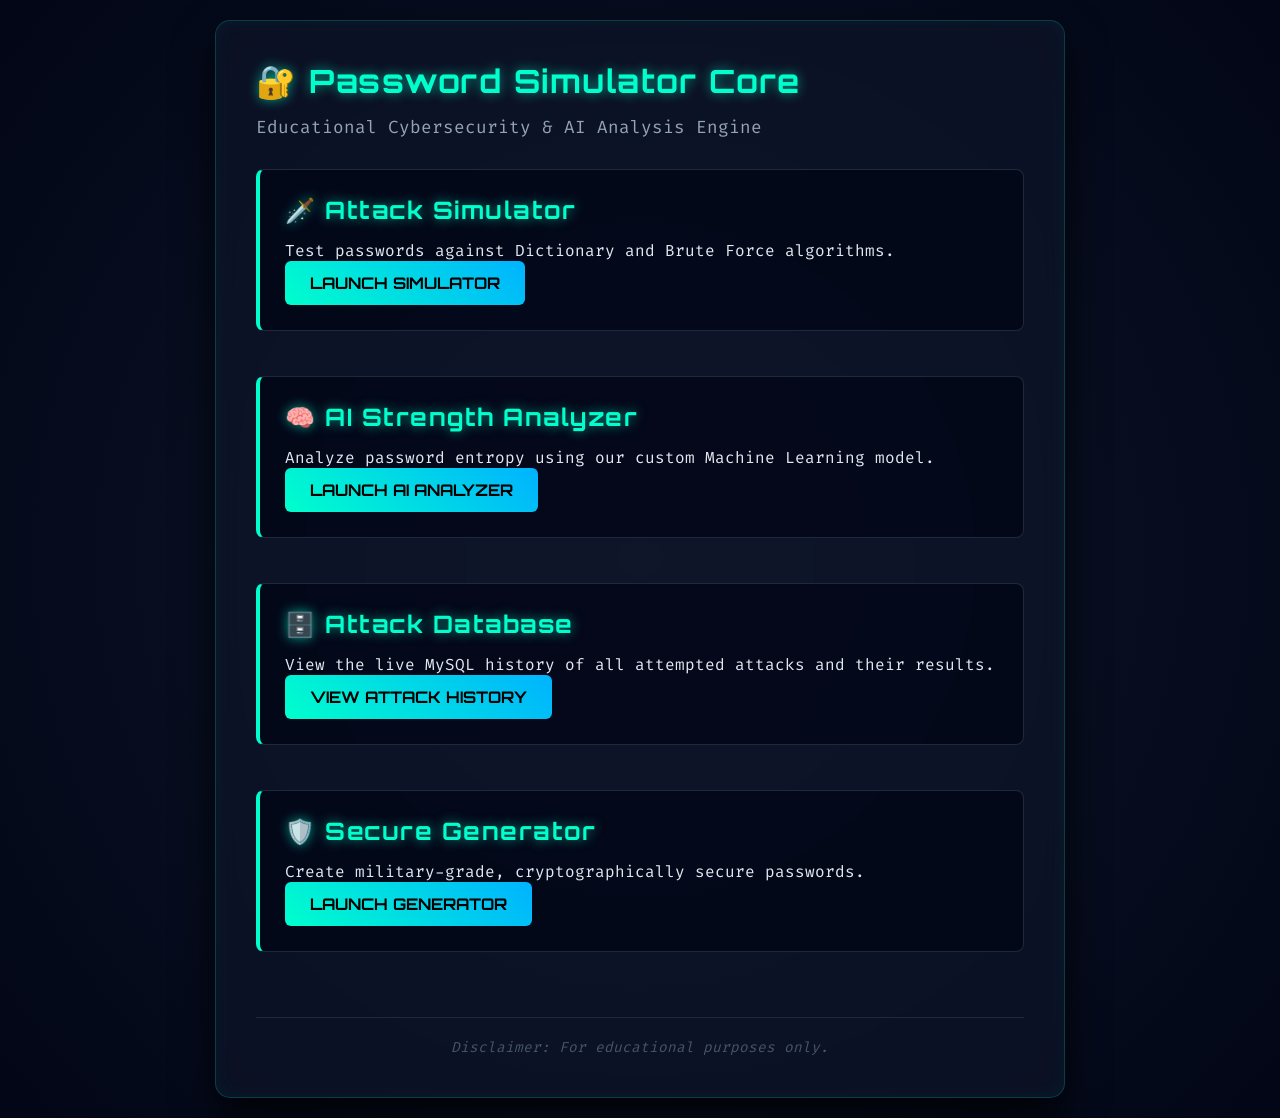
==== frontend/index.html @ f3d0e27d "Initial commit - Password Simulator Core" ====
<!DOCTYPE html>
<html lang="en">
<head>
    <meta charset="UTF-8">
    <meta name="viewport" content="width=device-width, initial-scale=1.0">
    <title>Password Simulator</title>
    
    <link href="https://fonts.googleapis.com/css2?family=Fira+Code:wght@400;700&family=Orbitron:wght@500;700&display=swap" rel="stylesheet">
    <link rel="stylesheet" href="style.css">
</head>
<body>
    <div class="container main-menu">
        <h1>🔐 Password Simulator Core</h1>
        <p class="subtitle">Educational Cybersecurity & AI Analysis Engine</p>
        
        <div class="menu-grid">
            <div class="menu-card">
                <h2>🗡️ Attack Simulator</h2>
                <p>Test passwords against Dictionary and Brute Force algorithms.</p>
                <a href="attack.html" class="btn">Launch Simulator</a>
            </div>

            <div class="menu-card">
                <h2>🧠 AI Strength Analyzer</h2>
                <p>Analyze password entropy using our custom Machine Learning model.</p>
                <a href="strength.html" class="btn">Launch AI Analyzer</a>
            </div>

            <div class="menu-card">
                <h2>🗄️ Attack Database</h2>
                <p>View the live MySQL history of all attempted attacks and their results.</p>
                <a href="history.html" class="btn">View Attack History</a>
            </div>

            <div class="menu-card">
                <h2>🛡️ Secure Generator</h2>
                <p>Create military-grade, cryptographically secure passwords.</p>
                <a href="generator.html" class="btn">Launch Generator</a>
            </div>

        </div>

        <div class="footer">
            <p><em>Disclaimer: For educational purposes only.</em></p>
        </div>
    </div>
</body>
</html>
---- frontend/style.css ----
/* --- ADVANCED CYBER THEME --- */
* {
    box-sizing: border-box;
    margin: 0;
    padding: 0;
}

body {
    /* Deep dark radial gradient background */
    background: radial-gradient(circle at center, #0f172a 0%, #020617 100%);
    color: #e2e8f0;
    font-family: 'Fira Code', monospace; /* Hacker font for regular text */
    min-height: 100vh;
    display: flex;
    justify-content: center;
    align-items: center;
    padding: 20px;
}

h1, h2, h3 {
    font-family: 'Orbitron', sans-serif; /* Sci-fi font for headers */
    color: #00ffcc; /* Neon Cyan */
    text-shadow: 0 0 12px rgba(0, 255, 204, 0.6);
    letter-spacing: 1.5px;
    margin-bottom: 15px;
}

/* --- GLASSMORPHISM CONTAINERS --- */
.container {
    background: rgba(15, 23, 42, 0.6);
    backdrop-filter: blur(12px); /* Frosted glass effect */
    border: 1px solid rgba(0, 255, 204, 0.2);
    border-radius: 15px;
    padding: 40px;
    max-width: 850px;
    width: 100%;
    box-shadow: 0 20px 40px rgba(0, 0, 0, 0.8), inset 0 0 20px rgba(0, 255, 204, 0.05);
}

.attack-box, .menu-card {
    background: rgba(2, 6, 23, 0.8);
    border: 1px solid #1e293b;
    border-left: 4px solid #00ffcc; /* Cool accent line */
    border-radius: 8px;
    padding: 25px;
    margin-bottom: 25px;
    transition: all 0.3s ease;
}

/* Hover Animations */
.attack-box:hover, .menu-card:hover {
    transform: translateY(-5px) scale(1.01);
    border-color: #00ffcc;
    box-shadow: 0 10px 25px rgba(0, 255, 204, 0.15);
}

.menu-grid {
    display: flex;
    flex-direction: column;
    gap: 20px;
    margin-top: 30px;
}

.subtitle {
    color: #94a3b8;
    font-size: 1.1rem;
    margin-bottom: 30px;
}

/* --- GLOWING INPUTS & BUTTONS --- */
input[type="text"] {
    width: 100%;
    padding: 15px;
    margin: 15px 0;
    background: #000000;
    border: 1px solid #334155;
    color: #00ffcc;
    border-radius: 6px;
    font-size: 16px;
    font-family: 'Fira Code', monospace;
    outline: none;
    transition: 0.3s;
}

input[type="text"]:focus {
    border-color: #00ffcc;
    box-shadow: 0 0 15px rgba(0, 255, 204, 0.4);
}

button, .btn {
    background: linear-gradient(45deg, #00ffcc, #00b3ff);
    color: #000;
    border: none;
    padding: 12px 25px;
    border-radius: 6px;
    cursor: pointer;
    font-size: 16px;
    font-family: 'Orbitron', sans-serif;
    font-weight: 700;
    text-transform: uppercase;
    transition: 0.3s;
    text-decoration: none;
    display: inline-block;
}

button:hover, .btn:hover {
    transform: scale(1.05);
    box-shadow: 0 0 20px rgba(0, 255, 204, 0.6);
}

/* --- CRT TERMINAL EFFECT --- */
.result-box {
    margin-top: 20px;
}

.result-box pre {
    background: #050505;
    color: #39ff14; /* True Hacker Green */
    padding: 20px;
    border-radius: 8px;
    border: 1px solid #39ff14;
    overflow-x: auto;
    font-size: 15px;
    text-shadow: 0 0 5px rgba(57, 255, 20, 0.6);
    position: relative;
    box-shadow: inset 0 0 10px rgba(57, 255, 20, 0.1);
}

/* --- LINKS & FOOTER --- */
a.back-link {
    color: #00ffcc;
    text-decoration: none;
    font-size: 14px;
    text-transform: uppercase;
    letter-spacing: 1px;
    display: inline-block;
    margin-bottom: 20px;
    border-bottom: 1px solid transparent;
    transition: 0.3s;
}

a.back-link:hover {
    border-bottom: 1px solid #00ffcc;
    text-shadow: 0 0 8px rgba(0, 255, 204, 0.8);
}

.footer {
    margin-top: 40px;
    text-align: center;
    color: #475569;
    font-size: 0.9rem;
    border-top: 1px solid #1e293b;
    padding-top: 20px;
}
/* --- DATABASE TABLE EFFECT --- */
table {
    width: 100%;
    border-collapse: collapse;
    margin-top: 20px;
    font-family: 'Fira Code', monospace;
}
th, td {
    padding: 15px;
    text-align: left;
    border-bottom: 1px solid #1e293b;
}
th {
    color: #00ffcc;
    text-transform: uppercase;
    font-family: 'Orbitron', sans-serif;
    font-size: 14px;
}
tr:hover {
    background-color: rgba(0, 255, 204, 0.05);
}
.success-true { color: #39ff14; font-weight: bold; } /* Neon Green */
.success-false { color: #ff003c; font-weight: bold; } /* Neon Red */
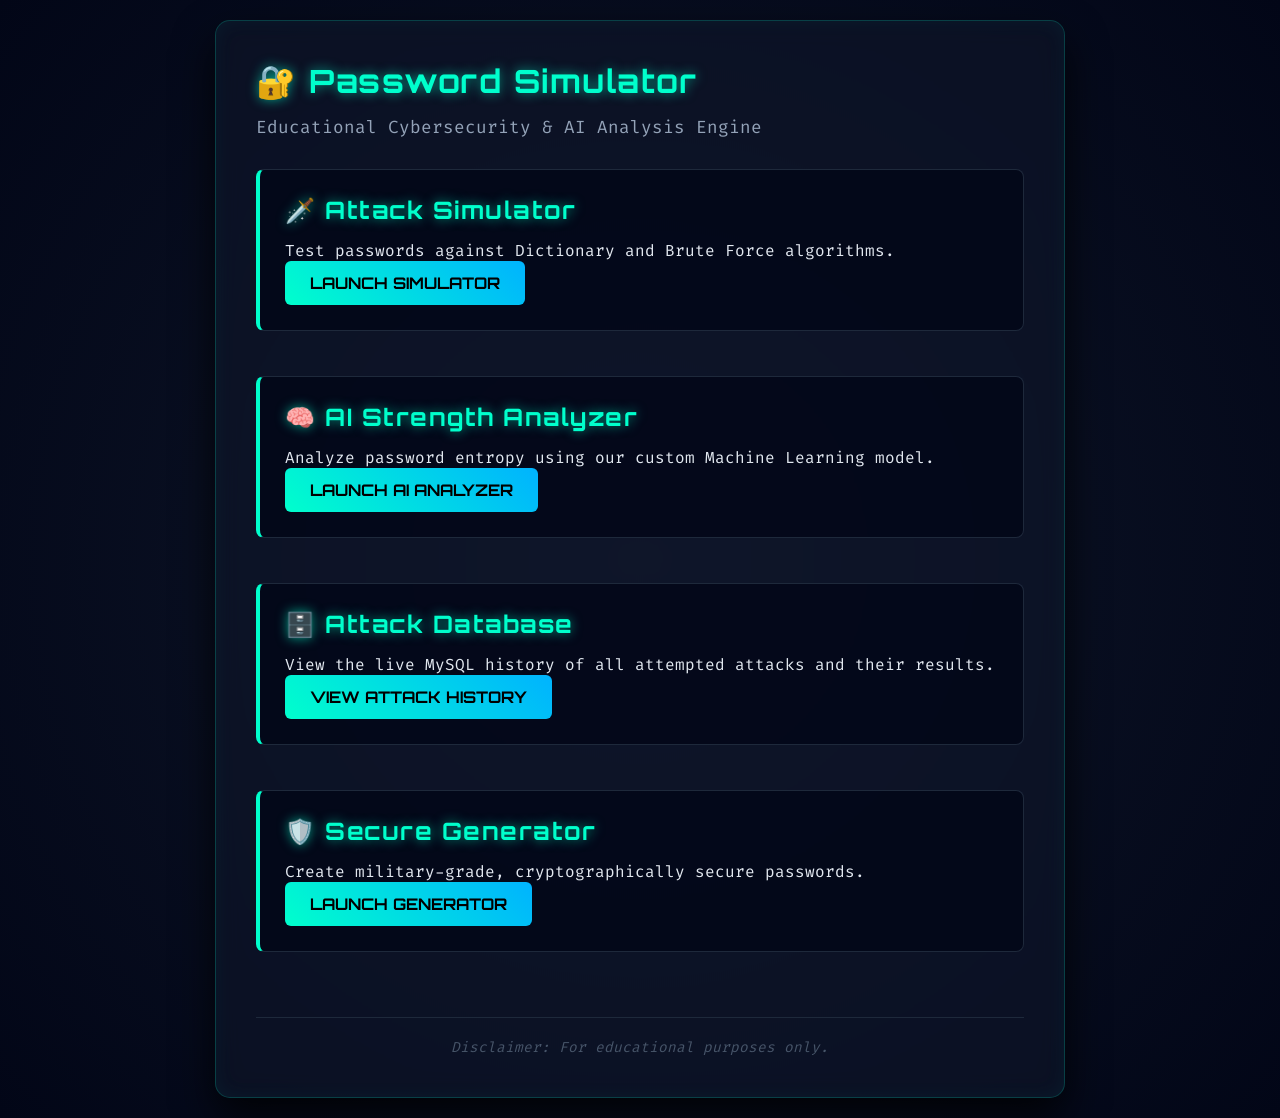
==== commit 76133665: "changing output format" ====
--- a/frontend/index.html
+++ b/frontend/index.html
@@ -10,7 +10,7 @@
 </head>
 <body>
     <div class="container main-menu">
-        <h1>🔐 Password Simulator Core</h1>
+        <h1>🔐 Password Simulator </h1>
         <p class="subtitle">Educational Cybersecurity & AI Analysis Engine</p>
         
         <div class="menu-grid">
